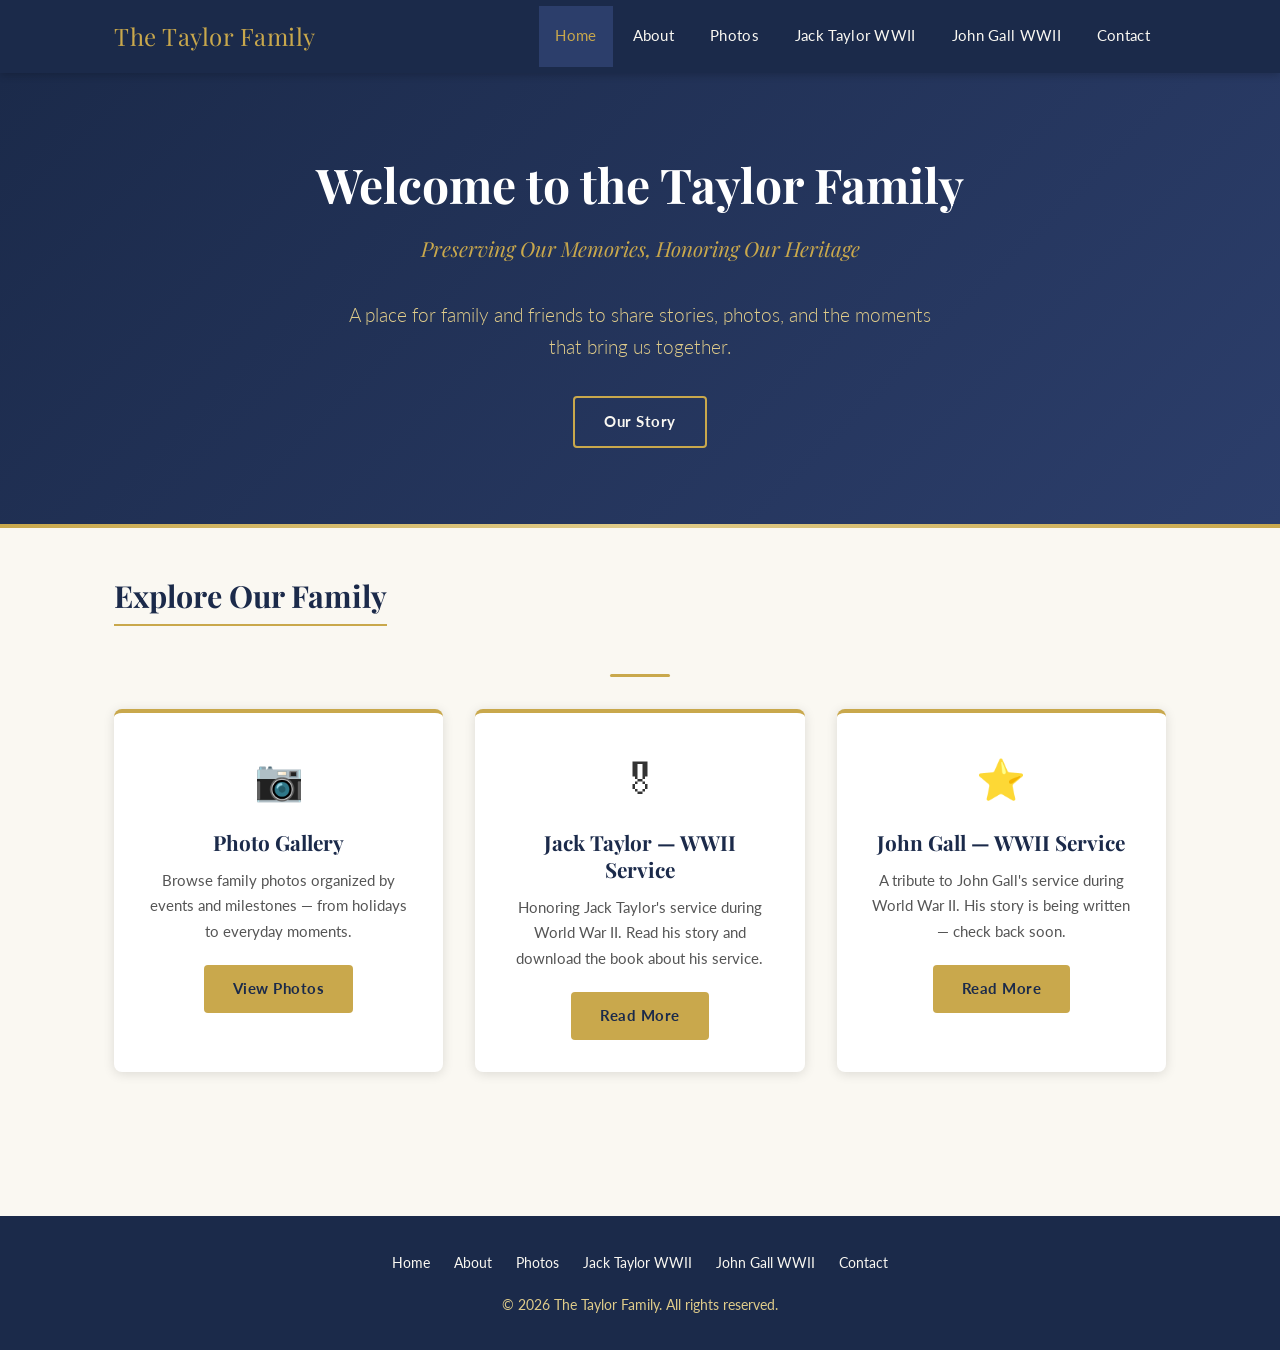
==== index.html @ dfa40b67 "Initial commit" ====
<!DOCTYPE html>
<html lang="en">
<head>
  <meta charset="UTF-8">
  <meta name="viewport" content="width=device-width, initial-scale=1.0">
  <title>The Taylor Family</title>
  <link rel="stylesheet" href="css/style.css">
</head>
<body>

  <!-- Header -->
  <header class="site-header">
    <div class="header-inner">
      <div class="site-logo"><a href="index.html">The Taylor Family</a></div>
      <button class="nav-toggle" aria-label="Toggle navigation">
        <span></span><span></span><span></span>
      </button>
      <nav class="main-nav">
        <ul>
          <li><a href="index.html">Home</a></li>
          <li><a href="about.html">About</a></li>
          <li><a href="photos.html">Photos</a></li>
          <li><a href="jack-taylor-wwii.html">Jack Taylor WWII</a></li>
          <li><a href="john-gall-wwii.html">John Gall WWII</a></li>
          <li><a href="contact.html">Contact</a></li>
        </ul>
      </nav>
    </div>
  </header>

  <!-- Hero Section -->
  <section class="hero">
    <h1>Welcome to the Taylor Family</h1>
    <p class="hero-subtitle">Preserving Our Memories, Honoring Our Heritage</p>
    <p>A place for family and friends to share stories, photos, and the moments that bring us together.</p>
    <a href="about.html" class="btn btn-outline">Our Story</a>
  </section>

  <!-- Main Content -->
  <main class="main-content">

    <section class="content-section">
      <h2>Explore Our Family</h2>
      <div class="divider"></div>
      <div class="card-grid">

        <div class="card">
          <span class="card-icon">&#128247;</span>
          <h3>Photo Gallery</h3>
          <p>Browse family photos organized by events and milestones — from holidays to everyday moments.</p>
          <a href="photos.html" class="btn btn-primary">View Photos</a>
        </div>

        <div class="card">
          <span class="card-icon">&#127894;</span>
          <h3>Jack Taylor — WWII Service</h3>
          <p>Honoring Jack Taylor's service during World War II. Read his story and download the book about his service.</p>
          <a href="jack-taylor-wwii.html" class="btn btn-primary">Read More</a>
        </div>

        <div class="card">
          <span class="card-icon">&#11088;</span>
          <h3>John Gall — WWII Service</h3>
          <p>A tribute to John Gall's service during World War II. His story is being written — check back soon.</p>
          <a href="john-gall-wwii.html" class="btn btn-primary">Read More</a>
        </div>

      </div>
    </section>

  </main>

  <!-- Footer -->
  <footer class="site-footer">
    <ul class="footer-nav">
      <li><a href="index.html">Home</a></li>
      <li><a href="about.html">About</a></li>
      <li><a href="photos.html">Photos</a></li>
      <li><a href="jack-taylor-wwii.html">Jack Taylor WWII</a></li>
      <li><a href="john-gall-wwii.html">John Gall WWII</a></li>
      <li><a href="contact.html">Contact</a></li>
    </ul>
    <p>&copy; 2026 The Taylor Family. All rights reserved.</p>
  </footer>

  <script src="js/main.js"></script>
</body>
</html>
---- css/style.css ----
/* ============================================
   Taylor Family Website — Main Stylesheet
   Classic & Elegant Design
   ============================================ */

/* Google Fonts */
@import url('https://fonts.googleapis.com/css2?family=Playfair+Display:ital,wght@0,400;0,700;1,400&family=Lato:wght@300;400;700&display=swap');

/* ---- CSS Variables ---- */
:root {
  --navy: #1b2a4a;
  --navy-light: #2c3e6b;
  --gold: #c9a84c;
  --gold-light: #e0cc8a;
  --cream: #faf8f2;
  --ivory: #f5f0e8;
  --charcoal: #333333;
  --charcoal-light: #555555;
  --white: #ffffff;
  --shadow: rgba(0, 0, 0, 0.12);
  --shadow-strong: rgba(0, 0, 0, 0.2);
  --font-heading: 'Playfair Display', Georgia, 'Times New Roman', serif;
  --font-body: 'Lato', 'Segoe UI', Tahoma, sans-serif;
  --max-width: 1100px;
  --transition: 0.3s ease;
}

/* ---- Reset & Base ---- */
*,
*::before,
*::after {
  margin: 0;
  padding: 0;
  box-sizing: border-box;
}

html {
  scroll-behavior: smooth;
}

body {
  font-family: var(--font-body);
  color: var(--charcoal);
  background-color: var(--cream);
  line-height: 1.7;
  font-size: 17px;
}

img {
  max-width: 100%;
  height: auto;
  display: block;
}

a {
  color: var(--navy);
  text-decoration: none;
  transition: color var(--transition);
}

a:hover {
  color: var(--gold);
}

h1, h2, h3, h4 {
  font-family: var(--font-heading);
  color: var(--navy);
  line-height: 1.3;
}

/* ---- Header & Navigation ---- */
.site-header {
  background-color: var(--navy);
  padding: 0;
  position: sticky;
  top: 0;
  z-index: 1000;
  box-shadow: 0 2px 8px var(--shadow-strong);
}

.header-inner {
  max-width: var(--max-width);
  margin: 0 auto;
  display: flex;
  align-items: center;
  justify-content: space-between;
  padding: 0 1.5rem;
}

.site-logo {
  font-family: var(--font-heading);
  font-size: 1.5rem;
  color: var(--gold);
  padding: 1rem 0;
  letter-spacing: 0.5px;
}

.site-logo a {
  color: var(--gold);
}

.site-logo a:hover {
  color: var(--gold-light);
}

.main-nav ul {
  list-style: none;
  display: flex;
  gap: 0.25rem;
}

.main-nav a {
  display: block;
  color: var(--cream);
  padding: 1.1rem 1rem;
  font-size: 0.95rem;
  font-weight: 400;
  letter-spacing: 0.3px;
  transition: background-color var(--transition), color var(--transition);
}

.main-nav a:hover,
.main-nav a.active {
  background-color: var(--navy-light);
  color: var(--gold);
}

/* Mobile Nav Toggle */
.nav-toggle {
  display: none;
  background: none;
  border: none;
  cursor: pointer;
  padding: 0.5rem;
}

.nav-toggle span {
  display: block;
  width: 26px;
  height: 3px;
  background-color: var(--cream);
  margin: 5px 0;
  border-radius: 2px;
  transition: var(--transition);
}

/* ---- Hero Section ---- */
.hero {
  background: linear-gradient(135deg, var(--navy) 0%, var(--navy-light) 100%);
  color: var(--cream);
  text-align: center;
  padding: 5rem 1.5rem;
  position: relative;
  overflow: hidden;
}

.hero::after {
  content: '';
  position: absolute;
  bottom: 0;
  left: 0;
  right: 0;
  height: 4px;
  background: linear-gradient(90deg, var(--gold), var(--gold-light), var(--gold));
}

.hero h1 {
  font-size: 3rem;
  color: var(--white);
  margin-bottom: 1rem;
  font-weight: 700;
}

.hero p {
  font-size: 1.2rem;
  max-width: 600px;
  margin: 0 auto 2rem;
  color: var(--gold-light);
  font-weight: 300;
}

.hero-subtitle {
  font-family: var(--font-heading);
  font-style: italic;
  font-size: 1.3rem !important;
  color: var(--gold) !important;
}

/* ---- Page Header (inner pages) ---- */
.page-header {
  background: linear-gradient(135deg, var(--navy) 0%, var(--navy-light) 100%);
  color: var(--cream);
  text-align: center;
  padding: 3rem 1.5rem;
  position: relative;
}

.page-header::after {
  content: '';
  position: absolute;
  bottom: 0;
  left: 0;
  right: 0;
  height: 4px;
  background: linear-gradient(90deg, var(--gold), var(--gold-light), var(--gold));
}

.page-header h1 {
  font-size: 2.4rem;
  color: var(--white);
  margin-bottom: 0.5rem;
}

.page-header p {
  color: var(--gold-light);
  font-weight: 300;
  font-size: 1.1rem;
}

/* ---- Main Content ---- */
.main-content {
  max-width: var(--max-width);
  margin: 0 auto;
  padding: 3rem 1.5rem;
}

.content-section {
  margin-bottom: 3rem;
}

.content-section h2 {
  font-size: 1.9rem;
  margin-bottom: 1rem;
  padding-bottom: 0.5rem;
  border-bottom: 2px solid var(--gold);
  display: inline-block;
}

.content-section p {
  margin-bottom: 1rem;
  color: var(--charcoal-light);
}

/* ---- Cards (Home page feature cards) ---- */
.card-grid {
  display: grid;
  grid-template-columns: repeat(auto-fit, minmax(280px, 1fr));
  gap: 2rem;
  margin-top: 2rem;
}

.card {
  background: var(--white);
  border-radius: 8px;
  padding: 2rem;
  text-align: center;
  box-shadow: 0 2px 12px var(--shadow);
  transition: transform var(--transition), box-shadow var(--transition);
  border-top: 4px solid var(--gold);
}

.card:hover {
  transform: translateY(-4px);
  box-shadow: 0 6px 20px var(--shadow-strong);
}

.card h3 {
  font-size: 1.3rem;
  margin-bottom: 0.75rem;
}

.card p {
  color: var(--charcoal-light);
  font-size: 0.95rem;
  margin-bottom: 1.25rem;
}

.card-icon {
  font-size: 2.5rem;
  margin-bottom: 1rem;
  display: block;
}

/* ---- Buttons ---- */
.btn {
  display: inline-block;
  padding: 0.7rem 1.8rem;
  border-radius: 4px;
  font-size: 0.95rem;
  font-weight: 700;
  letter-spacing: 0.5px;
  transition: all var(--transition);
  cursor: pointer;
  border: none;
  text-align: center;
}

.btn-primary {
  background-color: var(--gold);
  color: var(--navy);
}

.btn-primary:hover {
  background-color: var(--navy);
  color: var(--gold);
}

.btn-outline {
  background-color: transparent;
  color: var(--cream);
  border: 2px solid var(--gold);
}

.btn-outline:hover {
  background-color: var(--gold);
  color: var(--navy);
}

.btn-secondary {
  background-color: var(--navy);
  color: var(--cream);
}

.btn-secondary:hover {
  background-color: var(--gold);
  color: var(--navy);
}

/* ---- About Page ---- */
.about-intro {
  display: grid;
  grid-template-columns: 1fr 1fr;
  gap: 3rem;
  align-items: center;
  margin-bottom: 3rem;
}

.about-photo {
  background-color: var(--ivory);
  border-radius: 8px;
  overflow: hidden;
  box-shadow: 0 4px 16px var(--shadow);
  aspect-ratio: 4 / 3;
  display: flex;
  align-items: center;
  justify-content: center;
  color: var(--charcoal-light);
  font-style: italic;
  border: 3px solid var(--gold-light);
}

/* ---- Photo Gallery ---- */
.gallery-grid {
  display: grid;
  grid-template-columns: repeat(auto-fill, minmax(260px, 1fr));
  gap: 1.5rem;
}

.gallery-item {
  position: relative;
  border-radius: 8px;
  overflow: hidden;
  box-shadow: 0 2px 12px var(--shadow);
  cursor: pointer;
  aspect-ratio: 4 / 3;
  background-color: var(--ivory);
  transition: transform var(--transition), box-shadow var(--transition);
}

.gallery-item:hover {
  transform: scale(1.03);
  box-shadow: 0 6px 20px var(--shadow-strong);
}

.gallery-item img {
  width: 100%;
  height: 100%;
  object-fit: cover;
}

.gallery-placeholder {
  display: flex;
  align-items: center;
  justify-content: center;
  width: 100%;
  height: 100%;
  color: var(--charcoal-light);
  font-style: italic;
  font-size: 0.95rem;
  padding: 1rem;
  text-align: center;
}

.gallery-caption {
  position: absolute;
  bottom: 0;
  left: 0;
  right: 0;
  background: linear-gradient(transparent, rgba(0, 0, 0, 0.7));
  color: var(--white);
  padding: 2rem 1rem 1rem;
  font-size: 0.9rem;
}

/* Category Filter */
.gallery-filters {
  display: flex;
  gap: 0.75rem;
  margin-bottom: 2rem;
  flex-wrap: wrap;
}

.filter-btn {
  padding: 0.5rem 1.2rem;
  border: 2px solid var(--navy);
  background: transparent;
  color: var(--navy);
  border-radius: 4px;
  cursor: pointer;
  font-family: var(--font-body);
  font-size: 0.9rem;
  transition: all var(--transition);
}

.filter-btn:hover,
.filter-btn.active {
  background-color: var(--navy);
  color: var(--cream);
}

/* ---- Lightbox ---- */
.lightbox {
  display: none;
  position: fixed;
  top: 0;
  left: 0;
  width: 100%;
  height: 100%;
  background: rgba(0, 0, 0, 0.9);
  z-index: 2000;
  align-items: center;
  justify-content: center;
  padding: 2rem;
}

.lightbox.active {
  display: flex;
}

.lightbox-content {
  max-width: 90%;
  max-height: 85vh;
  border-radius: 4px;
}

.lightbox-caption {
  position: absolute;
  bottom: 2rem;
  left: 50%;
  transform: translateX(-50%);
  color: var(--white);
  font-size: 1rem;
  text-align: center;
  background: rgba(0, 0, 0, 0.5);
  padding: 0.5rem 1.5rem;
  border-radius: 4px;
}

.lightbox-close {
  position: absolute;
  top: 1.5rem;
  right: 2rem;
  font-size: 2.5rem;
  color: var(--white);
  cursor: pointer;
  background: none;
  border: none;
  line-height: 1;
  transition: color var(--transition);
}

.lightbox-close:hover {
  color: var(--gold);
}

.lightbox-nav {
  position: absolute;
  top: 50%;
  transform: translateY(-50%);
  font-size: 3rem;
  color: var(--white);
  cursor: pointer;
  background: none;
  border: none;
  padding: 0 1rem;
  transition: color var(--transition);
}

.lightbox-nav:hover {
  color: var(--gold);
}

.lightbox-prev {
  left: 1rem;
}

.lightbox-next {
  right: 1rem;
}

/* ---- WWII Service Pages ---- */
.service-page {
  max-width: 800px;
  margin: 0 auto;
}

.service-page .content-section p {
  font-size: 1.05rem;
  line-height: 1.8;
}

.service-highlight {
  background: var(--white);
  border-left: 4px solid var(--gold);
  padding: 1.5rem 2rem;
  margin: 2rem 0;
  border-radius: 0 8px 8px 0;
  box-shadow: 0 2px 8px var(--shadow);
}

.service-highlight p {
  font-style: italic;
  color: var(--charcoal);
}

.pdf-download {
  background: var(--white);
  padding: 2rem;
  border-radius: 8px;
  text-align: center;
  box-shadow: 0 2px 12px var(--shadow);
  border-top: 4px solid var(--gold);
  margin: 2rem 0;
}

.pdf-download h3 {
  margin-bottom: 0.75rem;
}

.pdf-download p {
  margin-bottom: 1.25rem;
  color: var(--charcoal-light);
}

/* ---- Contact Page ---- */
.contact-grid {
  display: grid;
  grid-template-columns: 1fr 1fr;
  gap: 3rem;
  align-items: start;
}

.contact-info h3 {
  font-size: 1.4rem;
  margin-bottom: 1rem;
}

.contact-info p {
  margin-bottom: 1rem;
  color: var(--charcoal-light);
}

.contact-info a {
  color: var(--gold);
  font-weight: 700;
}

.contact-info a:hover {
  color: var(--navy);
}

.contact-form label {
  display: block;
  font-weight: 700;
  margin-bottom: 0.3rem;
  color: var(--navy);
  font-size: 0.95rem;
}

.contact-form input,
.contact-form textarea {
  width: 100%;
  padding: 0.75rem 1rem;
  border: 2px solid var(--ivory);
  border-radius: 4px;
  font-family: var(--font-body);
  font-size: 1rem;
  margin-bottom: 1.25rem;
  transition: border-color var(--transition);
  background: var(--white);
}

.contact-form input:focus,
.contact-form textarea:focus {
  outline: none;
  border-color: var(--gold);
}

.contact-form textarea {
  min-height: 150px;
  resize: vertical;
}

/* ---- Footer ---- */
.site-footer {
  background-color: var(--navy);
  color: var(--cream);
  text-align: center;
  padding: 2rem 1.5rem;
  margin-top: 3rem;
}

.site-footer p {
  font-size: 0.9rem;
  color: var(--gold-light);
}

.footer-nav {
  list-style: none;
  display: flex;
  justify-content: center;
  gap: 1.5rem;
  margin-bottom: 1rem;
  flex-wrap: wrap;
}

.footer-nav a {
  color: var(--cream);
  font-size: 0.9rem;
}

.footer-nav a:hover {
  color: var(--gold);
}

/* ---- Decorative Divider ---- */
.divider {
  width: 60px;
  height: 3px;
  background: var(--gold);
  margin: 2rem auto;
  border-radius: 2px;
}

/* ---- Responsive Design ---- */
@media (max-width: 768px) {
  .nav-toggle {
    display: block;
  }

  .main-nav {
    display: none;
    position: absolute;
    top: 100%;
    left: 0;
    right: 0;
    background-color: var(--navy);
    box-shadow: 0 4px 12px var(--shadow-strong);
  }

  .main-nav.open {
    display: block;
  }

  .main-nav ul {
    flex-direction: column;
  }

  .main-nav a {
    padding: 1rem 1.5rem;
    border-top: 1px solid var(--navy-light);
  }

  .hero h1 {
    font-size: 2.2rem;
  }

  .hero p {
    font-size: 1rem;
  }

  .page-header h1 {
    font-size: 1.8rem;
  }

  .about-intro {
    grid-template-columns: 1fr;
    gap: 2rem;
  }

  .contact-grid {
    grid-template-columns: 1fr;
  }

  .gallery-grid {
    grid-template-columns: repeat(auto-fill, minmax(200px, 1fr));
    gap: 1rem;
  }

  .card-grid {
    grid-template-columns: 1fr;
  }

  .lightbox-nav {
    font-size: 2rem;
  }
}

@media (max-width: 480px) {
  body {
    font-size: 16px;
  }

  .hero {
    padding: 3rem 1rem;
  }

  .hero h1 {
    font-size: 1.8rem;
  }

  .main-content {
    padding: 2rem 1rem;
  }

  .gallery-grid {
    grid-template-columns: 1fr 1fr;
  }
}
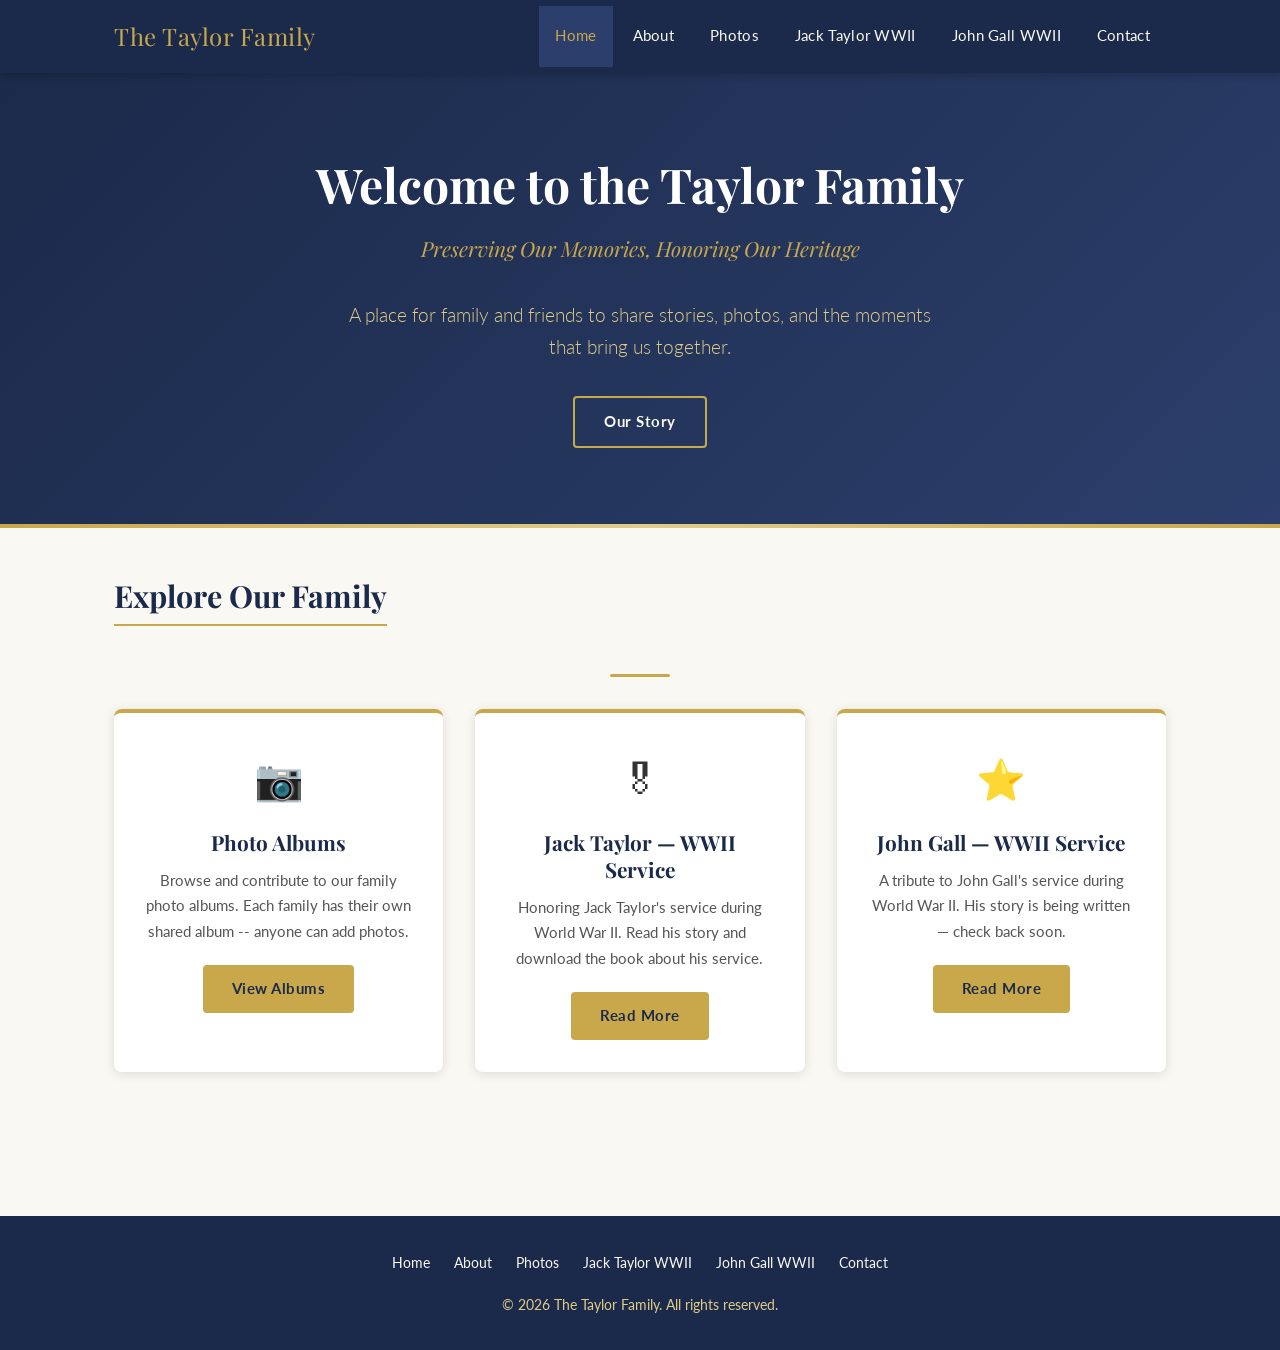
==== commit 3a6ea9cb: "Replace photo gallery with Google Photos shared album links Photos page now links to shared Google P" ====
--- a/index.html
+++ b/index.html
@@ -46,9 +46,9 @@
 
         <div class="card">
           <span class="card-icon">&#128247;</span>
-          <h3>Photo Gallery</h3>
-          <p>Browse family photos organized by events and milestones — from holidays to everyday moments.</p>
-          <a href="photos.html" class="btn btn-primary">View Photos</a>
+          <h3>Photo Albums</h3>
+          <p>Browse and contribute to our family photo albums. Each family has their own shared album -- anyone can add photos.</p>
+          <a href="photos.html" class="btn btn-primary">View Albums</a>
         </div>
 
         <div class="card">
